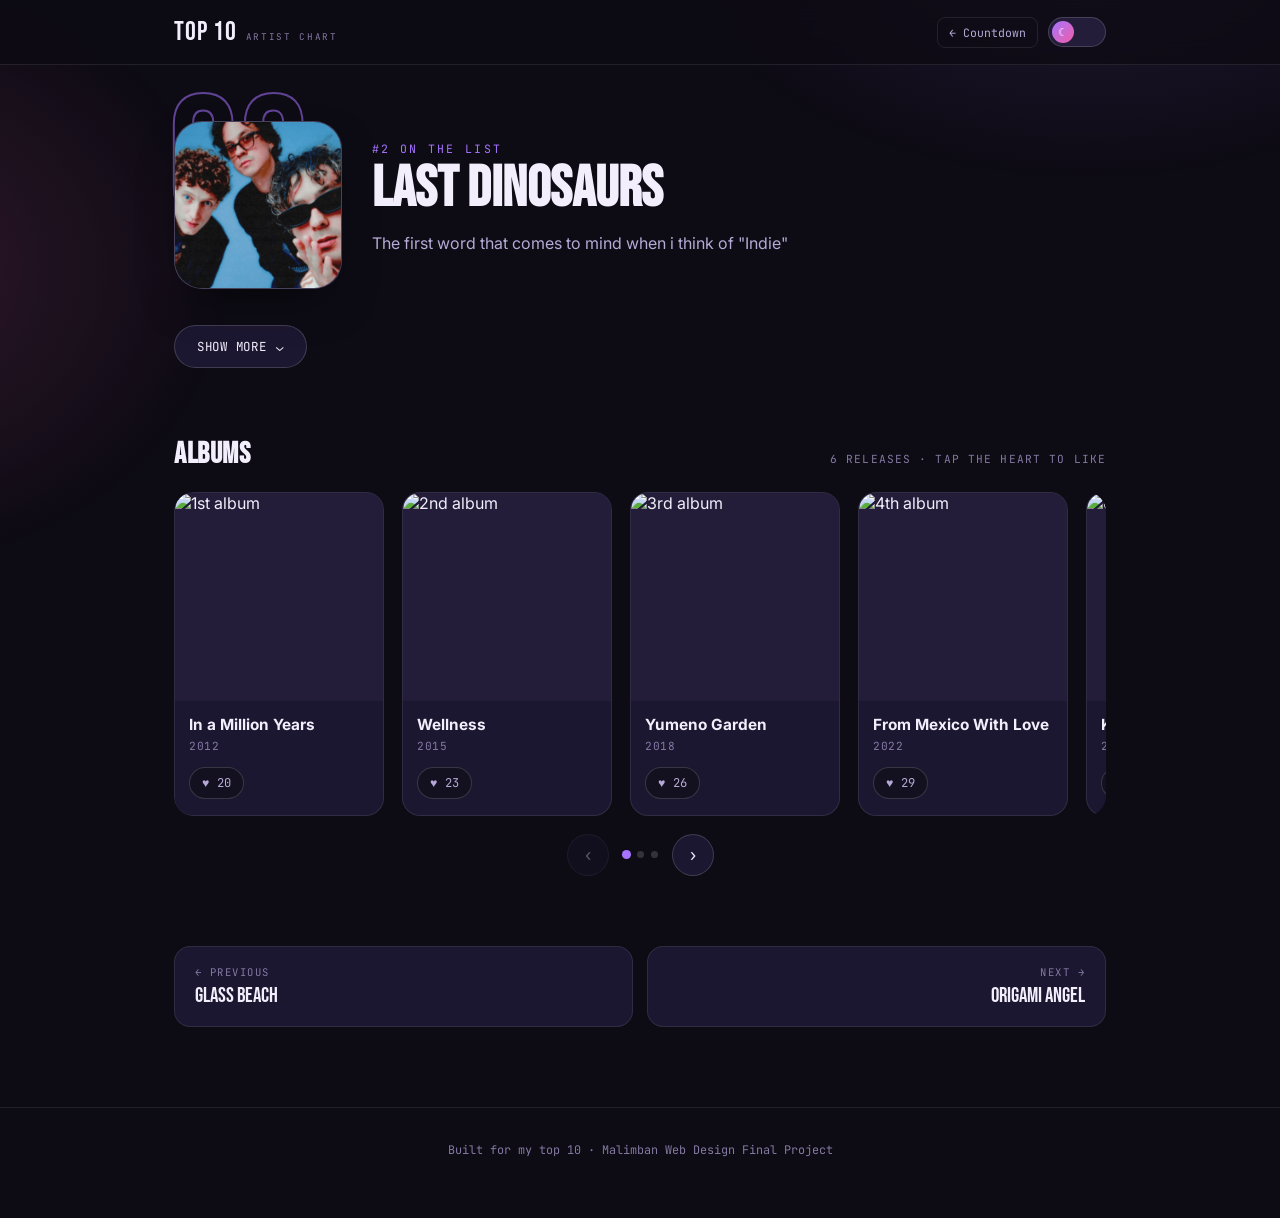
==== artist2.html @ cab998fc "Add files via upload" ====
<!DOCTYPE html>
<html lang="en">
<head>
<meta charset="UTF-8">
  <meta name="viewport" content="width=device-width, initial-scale=1.0">
  <link rel="stylesheet" href="css/style.css">
  <title>#2 Last Dinosaurs &mdash; My Top 10 Artists</title>
</head>
<body>
  <nav class="site-nav">
    <div class="inner">
      <a href="index.html" class="brand">TOP 10<small>Artist Chart</small></a>
      <div class="nav-actions">
        <div class="page-links"><a href="index.html">&larr; Countdown</a></div>
        <button class="theme-toggle" data-theme-toggle type="button" role="switch" aria-checked="false" aria-label="Toggle light and dark theme">
          <span class="knob">&#9788;</span>
        </button>
      </div>
    </div>
  </nav>

  <main class="wrap">
    <header class="artist-hero">
      <div class="giant-rank">02</div>
      <div class="artist-photo-wrap">
        <img src="Images/last dinos pfp.png" alt="last dinos">
      </div>
      <div class="artist-heading">
        <span class="eyebrow">#2 on the list</span>
        <h1>Last Dinosaurs</h1>
        <p class="tagline">The first word that comes to mind when i think of "Indie"</p>
      </div>
    </header>

    <button class="reveal-btn" data-reveal-btn="detail-2" type="button" aria-expanded="false">
      <span class="label-text">Show more</span><span class="chevron">&#8964;</span>
    </button>

    <div class="detail-panel" id="detail-2">
      <div class="detail-panel-inner">
        <div class="detail-grid">
          <div class="detail-item">
            <span class="label">Genre</span>
            <span class="value">Indie pop rock</span>
          </div>
          <div class="detail-item">
            <span class="label">Favorite Song</span>
            <span class="value">Put Up With The Weather!</span>
          </div>
          <div class="detail-item">
            <span class="label">Why I Ranked It #2</span>
            <span class="value">Last Dinosaurs is, to me, the quintessential indie band, the perfect mix of relaxing tracks and intense ones. Their music has a bright and nostalgic feeling that always puts me in a good mood. They are one of the few bands whose albums I can listen to from start to finish.</span>
          </div>
        </div>
      </div>
    </div>

    <section>
      <div class="section-heading">
        <h2>Albums</h2>
        <span>6 releases &middot; tap the heart to like</span>
      </div>
      <div class="carousel">
        <div class="carousel-viewport">
          <div class="carousel-track">
          <div class="album-card">
            <div class="album-cover">
              <img src="images/in a million years.jpg" alt="1st album" loading="lazy">
            </div>
            <div class="album-body">
              <span class="album-title">In a Million Years</span>
              <span class="album-year">2012</span>
              <button class="album-like" data-album-id="artist2-album1" data-base-count="20" type="button" aria-pressed="false">
                <span class="heart">&hearts;</span>
                <span class="like-count">20</span>
              </button>
            </div>
          </div>
          <div class="album-card">
            <div class="album-cover">
              <img src="images/wellness.jpg" alt="2nd album" loading="lazy">
            </div>
            <div class="album-body">
              <span class="album-title">Wellness</span>
              <span class="album-year">2015</span>
              <button class="album-like" data-album-id="artist2-album2" data-base-count="23" type="button" aria-pressed="false">
                <span class="heart">&hearts;</span>
                <span class="like-count">23</span>
              </button>
            </div>
          </div>
          <div class="album-card">
            <div class="album-cover">
              <img src="images/Yumeno Garden.jpg" alt="3rd album" loading="lazy">
            </div>
            <div class="album-body">
              <span class="album-title">Yumeno Garden</span>
              <span class="album-year">2018</span>
              <button class="album-like" data-album-id="artist2-album3" data-base-count="26" type="button" aria-pressed="false">
                <span class="heart">&hearts;</span>
                <span class="like-count">26</span>
              </button>
            </div>
          </div>
          <div class="album-card">
            <div class="album-cover">
              <img src="images/From mexico with love.jpg" alt="4th album" loading="lazy">
            </div>
            <div class="album-body">
              <span class="album-title">From Mexico With Love</span>
              <span class="album-year">2022</span>
              <button class="album-like" data-album-id="artist2-album4" data-base-count="29" type="button" aria-pressed="false">
                <span class="heart">&hearts;</span>
                <span class="like-count">29</span>
              </button>
            </div>
          </div>
                        <div class="album-card">
                <div class="album-cover">
                  <img src="images/kyoryu.jpg" alt="6th album" loading="lazy">
                </div>
                <div class="album-body">
                  <span class="album-title">KyoRyu</span>
                  <span class="album-year">2024</span>
                  <button class="album-like" data-album-id="artist2-album5" data-base-count="12" type="button" aria-pressed="false">
                    <span class="heart">&hearts;</span>
                    <span class="like-count">12</span>
                  </button>
                </div>
              </div>
          <div class="album-card">
            <div class="album-cover">
              <img src="images/wellnxss.png" alt="6th album" loading="lazy">
            </div>
            <div class="album-body">
              <span class="album-title">Wellnxss</span>
              <span class="album-year">2026</span>
              <button class="album-like" data-album-id="artist2-album6" data-base-count="21" type="button" aria-pressed="false">
                <span class="heart">&hearts;</span>
                <span class="like-count">21</span>
              </button>
            </div>
          </div>
          </div>
        </div>
        <div class="carousel-controls">
          <button class="car-btn car-prev" type="button" aria-label="Previous albums">&lsaquo;</button>
          <div class="car-dots"></div>
          <button class="car-btn car-next" type="button" aria-label="Next albums">&rsaquo;</button>
        </div>
      </div>
    </section>

    <nav class="updown-nav">
      <a class="prev-link" href="artist1.html"><span class="dir">&larr; Previous</span><span class="name">glass beach</span></a>
      <a class="next-link" href="artist3.html"><span class="dir">Next &rarr;</span><span class="name">Origami Angel</span></a>
    </nav>
  </main>
  <footer class="site-footer">
    <div class="wrap">Built for my top 10 &middot; Malimban Web Design Final Project</div>
  </footer>
  <button class="back-to-top" data-back-to-top type="button" aria-label="Back to top">&uarr;</button>

  <script src="js/main.js"></script>
</body>
</html>
---- css/style.css ----
@import url('https://fonts.googleapis.com/css2?family=Bebas+Neue&family=Inter:wght@400;500;600;700;800&family=JetBrains+Mono:wght@400;500;600&display=swap');

:root{
  --bg: #0d0b14;
  --bg-alt: #131020;
  --surface: #1c1730;
  --surface-2: #241d3a;
  --border: rgba(255,255,255,0.09);
  --border-strong: rgba(255,255,255,0.16);

  --accent: #a774ff;     
  --accent-deep: #7c3aed;
  --accent-soft: rgba(167,116,255,0.14);
  --accent-2: #ef5da8;    
  --accent-2-soft: rgba(239,93,168,0.16);

  --text: #f3eefc;
  --text-dim: #b6a9d6;
  --text-faint: #8579a3;

  --shadow: 0 20px 50px -20px rgba(0,0,0,0.6);

  --font-display: 'Bebas Neue', sans-serif;
  --font-body: 'Inter', sans-serif;
  --font-mono: 'JetBrains Mono', monospace;

  color-scheme: dark;
}

html[data-theme="light"]{
  --bg: #f3f6ff;
  --bg-alt: #ffffff;
  --surface: #ffffff;
  --surface-2: #eaf0fd;
  --border: rgba(15,23,42,0.09);
  --border-strong: rgba(15,23,42,0.16);

  --accent: #2f6fed;
  --accent-deep: #1d4ed8;
  --accent-soft: rgba(47,111,237,0.10);
  --accent-2: #0891b2;
  --accent-2-soft: rgba(8,145,178,0.12);

  --text: #10152a;
  --text-dim: #454f6d;
  --text-faint: #74809e;

  --shadow: 0 20px 50px -24px rgba(30,41,80,0.28);

  color-scheme: light;
}

*{ box-sizing: border-box; }
html{ scroll-behavior: smooth; }

body{
  margin: 0;
  background: var(--bg);
  color: var(--text);
  font-family: var(--font-body);
  transition: background .35s ease, color .35s ease;
  -webkit-font-smoothing: antialiased;
}

body::before{
  content: "";
  position: fixed;
  inset: 0;
  z-index: -1;
  pointer-events: none;
  background:
    radial-gradient(700px 420px at 85% -8%, var(--accent-soft), transparent 60%),
    radial-gradient(600px 500px at -10% 30%, var(--accent-2-soft), transparent 60%);
  transition: background .35s ease;
}

a{ color: inherit; text-decoration: none; }
img{ max-width: 100%; display: block; }
button{ font-family: inherit; cursor: pointer; }

.wrap{
  max-width: 980px;
  margin: 0 auto;
  padding: 0 24px;
}

a:focus-visible, button:focus-visible, input:focus-visible{
  outline: 2px solid var(--accent);
  outline-offset: 3px;
}

.site-nav{
  position: sticky;
  top: 0;
  z-index: 40;
  backdrop-filter: blur(14px);
  background: color-mix(in srgb, var(--bg) 78%, transparent);
  border-bottom: 1px solid var(--border);
}
.site-nav .inner{
  display: flex;
  align-items: center;
  justify-content: space-between;
  gap: 16px;
  padding: 16px 24px;
  max-width: 980px;
  margin: 0 auto;
}
.brand{
  font-family: var(--font-display);
  font-size: 1.7rem;
  letter-spacing: .04em;
  display: flex;
  align-items: baseline;
  gap: 8px;
}
.brand small{
  font-family: var(--font-mono);
  font-size: .58rem;
  letter-spacing: .18em;
  color: var(--text-faint);
  text-transform: uppercase;
}
.nav-actions{ display: flex; align-items: center; gap: 10px; }

.page-links{
  display: flex;
  align-items: center;
  gap: 6px;
  font-family: var(--font-mono);
  font-size: .72rem;
  color: var(--text-dim);
}
.page-links a{
  padding: 7px 11px;
  border: 1px solid var(--border);
  border-radius: 8px;
  transition: border-color .2s, color .2s, background .2s;
}
.page-links a:hover{ border-color: var(--accent); color: var(--accent); background: var(--accent-soft); }

.theme-toggle{
  position: relative;
  width: 58px;
  height: 30px;
  border-radius: 999px;
  border: 1px solid var(--border-strong);
  background: var(--surface-2);
  padding: 3px;
  display: flex;
  align-items: center;
}
.theme-toggle .knob{
  width: 22px;
  height: 22px;
  border-radius: 50%;
  background: linear-gradient(135deg, var(--accent), var(--accent-2));
  transform: translateX(0);
  transition: transform .3s cubic-bezier(.4,0,.2,1);
  display: flex;
  align-items: center;
  justify-content: center;
  font-size: .7rem;
}
html[data-theme="light"] .theme-toggle .knob{ transform: translateX(28px); }

.site-footer{
  border-top: 1px solid var(--border);
  margin-top: 80px;
  padding: 34px 0 60px;
  color: var(--text-faint);
  font-family: var(--font-mono);
  font-size: .74rem;
  text-align: center;
}

.back-to-top{
  position: fixed;
  right: 22px;
  bottom: 22px;
  z-index: 50;
  width: 48px;
  height: 48px;
  border-radius: 50%;
  border: 1px solid var(--border-strong);
  background: var(--surface);
  color: var(--accent);
  box-shadow: var(--shadow);
  display: flex;
  align-items: center;
  justify-content: center;
  font-size: 1.1rem;
  opacity: 0;
  visibility: hidden;
  transform: translateY(10px);
  transition: opacity .25s ease, transform .25s ease, visibility .25s;
}
.back-to-top.visible{
  opacity: 1;
  visibility: visible;
  transform: translateY(0);
}
.back-to-top:hover{ border-color: var(--accent); }


.hero-index{
  padding: 64px 0 30px;
}
.eyebrow{
  font-family: var(--font-mono);
  font-size: .72rem;
  letter-spacing: .2em;
  text-transform: uppercase;
  color: var(--accent);
}
.hero-index h1{
  font-family: var(--font-display);
  font-size: clamp(2.6rem, 6vw, 4.4rem);
  line-height: .96;
  margin: 10px 0 14px;
  letter-spacing: .01em;
}
.hero-index p{
  max-width: 56ch;
  color: var(--text-dim);
  font-size: 1.02rem;
  line-height: 1.6;
}

.countdown{
  list-style: none;
  margin: 34px 0 60px;
  padding: 0;
  display: flex;
  flex-direction: column;
  gap: 10px;
}
.countdown-row{
  position: relative;
  display: grid;
  grid-template-columns: 84px 60px 1fr auto;
  align-items: center;
  gap: 18px;
  padding: 14px 18px;
  border: 1px solid var(--border);
  border-radius: 16px;
  background: var(--surface);
  transition: border-color .2s ease, transform .2s ease, background .2s ease;
}
.countdown-row:hover{
  border-color: var(--accent);
  transform: translateX(4px);
  background: var(--accent-soft);
}
.rank-num{
  font-family: var(--font-display);
  font-size: 3.1rem;
  line-height: 1;
  color: transparent;
  -webkit-text-stroke: 1.5px var(--accent);
  text-stroke: 1.5px var(--accent);
  text-align: center;
  transition: -webkit-text-stroke-color .3s ease;
}
.countdown-row:hover .rank-num{ -webkit-text-stroke-color: var(--accent-2); }

.thumb{
  width: 60px;
  height: 60px;
  border-radius: 50%;
  overflow: hidden;
  border: 1px solid var(--border-strong);
  background: var(--surface-2);
}
.thumb img{ width: 100%; height: 100%; object-fit: cover; }

.row-meta h2{
  font-family: var(--font-display);
  font-size: 1.5rem;
  letter-spacing: .02em;
  margin: 0 0 2px;
}
.row-meta span{
  font-family: var(--font-mono);
  font-size: .72rem;
  color: var(--text-faint);
  text-transform: uppercase;
  letter-spacing: .06em;
}
.row-arrow{
  font-size: 1.3rem;
  color: var(--text-faint);
  transition: transform .2s ease, color .2s ease;
}
.countdown-row:hover .row-arrow{ transform: translateX(4px); color: var(--accent); }

@media (max-width: 560px){
  .countdown-row{ grid-template-columns: 54px 44px 1fr auto; padding: 12px; gap: 12px; }
  .rank-num{ font-size: 2.1rem; }
  .thumb{ width: 44px; height: 44px; }
  .row-meta h2{ font-size: 1.1rem; }
}


.artist-hero{
  position: relative;
  padding: 56px 0 10px;
  display: grid;
  grid-template-columns: auto 1fr;
  gap: 30px;
  align-items: center;
}
.giant-rank{
  font-family: var(--font-display);
  font-size: clamp(6rem, 16vw, 11rem);
  line-height: .8;
  color: transparent;
  -webkit-text-stroke: 2px var(--accent);
  position: absolute;
  top: 30px;
  left: -6px;
  z-index: 0;
  user-select: none;
  opacity: .55;
}
.artist-photo-wrap{
  position: relative;
  z-index: 1;
  width: 168px;
  height: 168px;
  border-radius: 28px;
  overflow: hidden;
  border: 1px solid var(--border-strong);
  box-shadow: var(--shadow);
  flex-shrink: 0;
  background: var(--surface-2);
}
.artist-photo-wrap img{ width: 100%; height: 100%; object-fit: cover; }

.artist-heading{ position: relative; z-index: 1; }
.artist-heading .eyebrow{ display:block; margin-bottom: 6px; }
.artist-heading h1{
  font-family: var(--font-display);
  font-size: clamp(2.4rem, 6vw, 3.6rem);
  line-height: .95;
  margin: 0 0 6px;
}
.artist-heading .tagline{
  color: var(--text-dim);
  font-size: 1rem;
  max-width: 46ch;
}

@media (max-width: 620px){
  .artist-hero{ grid-template-columns: 1fr; text-align: center; justify-items: center; }
  .giant-rank{ display:none; }
}

/* show more panel */
.reveal-btn{
  margin: 26px 0 0;
  display: inline-flex;
  align-items: center;
  gap: 9px;
  padding: 12px 22px;
  border-radius: 999px;
  border: 1px solid var(--border-strong);
  background: var(--surface);
  color: var(--text);
  font-family: var(--font-mono);
  font-size: .78rem;
  letter-spacing: .06em;
  text-transform: uppercase;
  transition: border-color .2s, background .2s, color .2s;
}
.reveal-btn:hover{ border-color: var(--accent); color: var(--accent); background: var(--accent-soft); }
.reveal-btn .chevron{ transition: transform .3s ease; display: inline-block; }
.reveal-btn[aria-expanded="true"] .chevron{ transform: rotate(180deg); }

.detail-panel{
  display: grid;
  grid-template-rows: 0fr;
  transition: grid-template-rows .38s cubic-bezier(.4,0,.2,1);
  margin-top: 4px;
}
.detail-panel.open{ grid-template-rows: 1fr; }
.detail-panel-inner{ overflow: hidden; }

.detail-grid{
  margin-top: 22px;
  padding: 26px;
  border: 1px solid var(--border);
  border-radius: 18px;
  background: var(--surface);
  display: grid;
  gap: 20px;
}
.detail-item .label{
  font-family: var(--font-mono);
  font-size: .68rem;
  text-transform: uppercase;
  letter-spacing: .14em;
  color: var(--accent);
  margin-bottom: 6px;
  display: block;
}
.detail-item .value{
  font-size: 1.02rem;
  line-height: 1.65;
  color: var(--text);
}

.section-heading{
  margin: 64px 0 20px;
  display: flex;
  align-items: baseline;
  justify-content: space-between;
  gap: 16px;
}
.section-heading h2{
  font-family: var(--font-display);
  font-size: 1.9rem;
  letter-spacing: .02em;
  margin: 0;
}
.section-heading span{
  font-family: var(--font-mono);
  font-size: .7rem;
  color: var(--text-faint);
  text-transform: uppercase;
  letter-spacing: .1em;
}

.carousel{
  position: relative;
}
.carousel-viewport{
  overflow: hidden;
  border-radius: 20px;
}
.carousel-track{
  display: flex;
  gap: 18px;
  transition: transform .45s cubic-bezier(.4,0,.2,1);
  will-change: transform;
}
.album-card{
  flex: 0 0 auto;
  width: 210px;
  border: 1px solid var(--border);
  border-radius: 18px;
  background: var(--surface);
  overflow: hidden;
  display: flex;
  flex-direction: column;
  transition: border-color .2s ease, transform .2s ease;
}
.album-card:hover{ border-color: var(--accent); transform: translateY(-3px); }
.album-cover{
  width: 100%;
  aspect-ratio: 1 / 1;
  overflow: hidden;
  background: var(--surface-2);
}
.album-cover img{ width: 100%; height: 100%; object-fit: cover; }
.album-body{ padding: 14px 14px 16px; display: flex; flex-direction: column; gap: 4px; flex: 1; }
.album-title{ font-weight: 700; font-size: .96rem; line-height: 1.3; }
.album-year{
  font-family: var(--font-mono);
  font-size: .7rem;
  color: var(--text-faint);
  letter-spacing: .05em;
}
.album-like{
  margin-top: 10px;
  display: inline-flex;
  align-items: center;
  gap: 8px;
  align-self: flex-start;
  padding: 7px 12px;
  border-radius: 999px;
  border: 1px solid var(--border-strong);
  background: var(--bg-alt);
  font-family: var(--font-mono);
  font-size: .76rem;
  color: var(--text-dim);
  transition: border-color .2s, color .2s, background .2s, transform .1s;
}
.album-like:hover{ border-color: var(--accent-2); color: var(--accent-2); }
.album-like:active{ transform: scale(.94); }
.album-like .heart{ transition: transform .25s cubic-bezier(.4,0,.2,1); }
.album-like.liked{
  color: var(--accent-2);
  border-color: var(--accent-2);
  background: var(--accent-2-soft);
}
.album-like.liked .heart{ transform: scale(1.15); }
.album-like.pulse .heart{ animation: heartPulse .4s ease; }
@keyframes heartPulse{
  0%{ transform: scale(1); }
  40%{ transform: scale(1.4); }
  100%{ transform: scale(1.15); }
}

.carousel-controls{
  display: flex;
  align-items: center;
  justify-content: center;
  gap: 14px;
  margin-top: 18px;
}
.car-btn{
  width: 42px;
  height: 42px;
  border-radius: 50%;
  border: 1px solid var(--border-strong);
  background: var(--surface);
  color: var(--text);
  font-size: 1.05rem;
  display: flex;
  align-items: center;
  justify-content: center;
  transition: border-color .2s, color .2s, background .2s;
}
.car-btn:hover{ border-color: var(--accent); color: var(--accent); background: var(--accent-soft); }
.car-btn:disabled{ opacity: .35; cursor: not-allowed; }
.car-dots{ display: flex; gap: 7px; }
.car-dot{
  width: 7px; height: 7px; border-radius: 50%;
  background: var(--border-strong);
  transition: background .2s, transform .2s;
}
.car-dot.active{ background: var(--accent); transform: scale(1.3); }

.updown-nav{
  margin-top: 70px;
  display: grid;
  grid-template-columns: 1fr 1fr;
  gap: 14px;
}
.updown-nav a{
  border: 1px solid var(--border);
  border-radius: 16px;
  padding: 18px 20px;
  background: var(--surface);
  transition: border-color .2s, background .2s;
}
.updown-nav a:hover{ border-color: var(--accent); background: var(--accent-soft); }
.updown-nav .dir{
  font-family: var(--font-mono);
  font-size: .66rem;
  text-transform: uppercase;
  letter-spacing: .14em;
  color: var(--text-faint);
  display: block;
  margin-bottom: 4px;
}
.updown-nav .name{ font-family: var(--font-display); font-size: 1.3rem; }
.updown-nav.single{ grid-template-columns: 1fr; }
.updown-nav a.next-link{ text-align: right; }
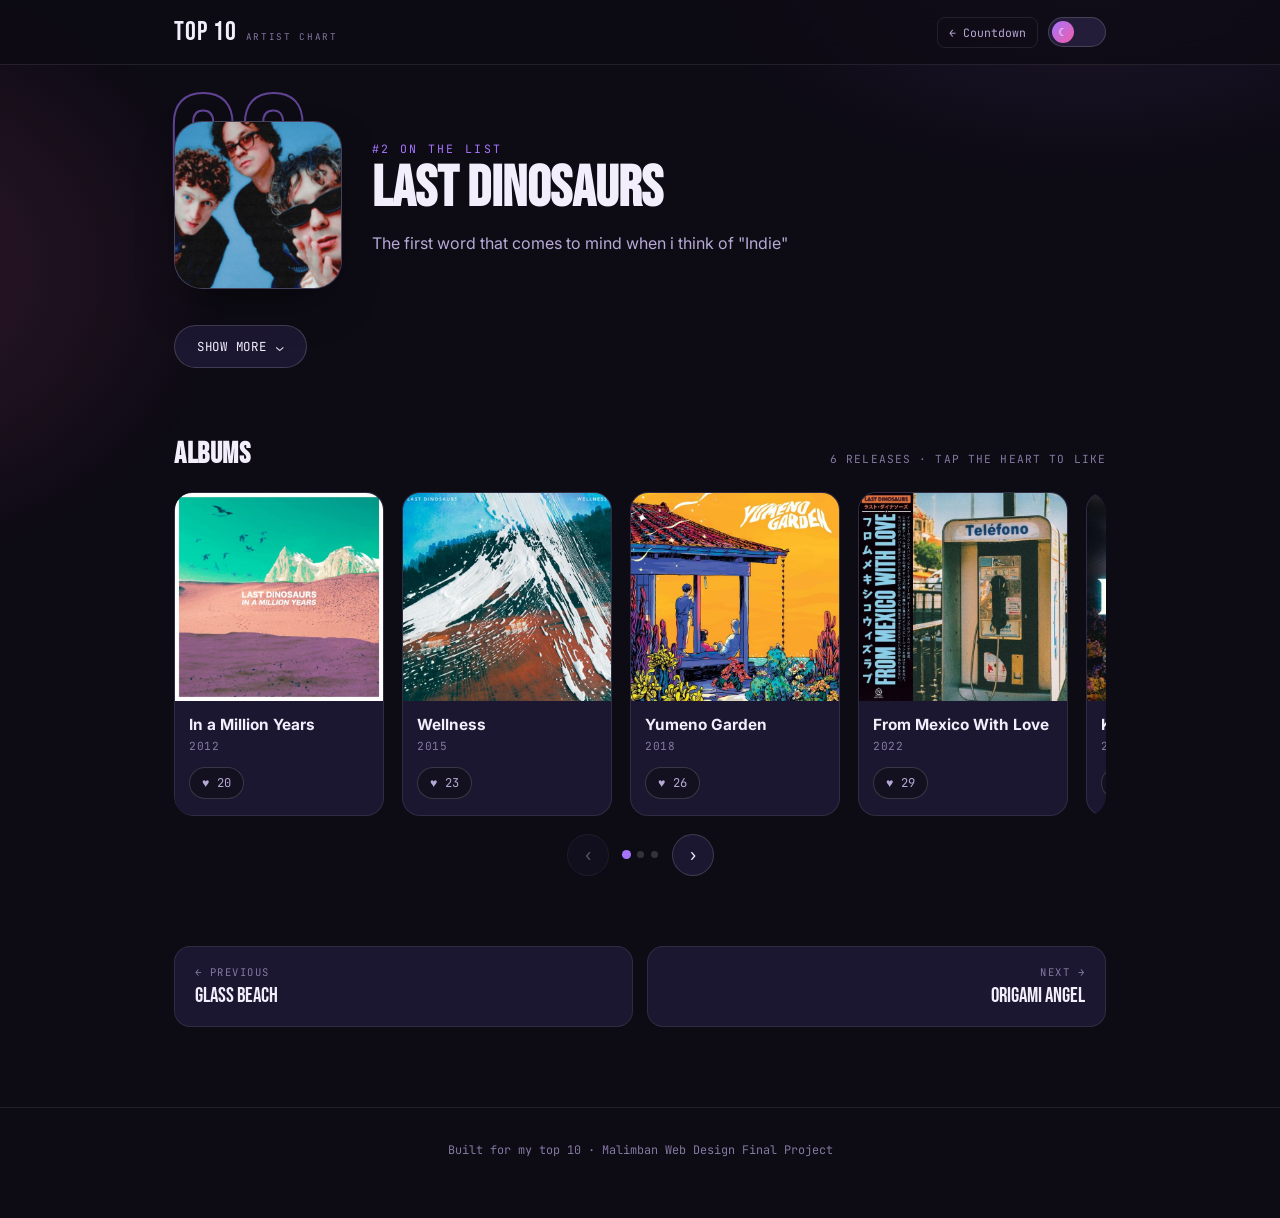
==== commit fbb9c2e2: "Update artist2.html" ====
--- a/artist2.html
+++ b/artist2.html
@@ -23,7 +23,7 @@
     <header class="artist-hero">
       <div class="giant-rank">02</div>
       <div class="artist-photo-wrap">
-        <img src="Images/last dinos pfp.png" alt="last dinos">
+        <img src="images/last dinos pfp.png" alt="last dinos">
       </div>
       <div class="artist-heading">
         <span class="eyebrow">#2 on the list</span>
